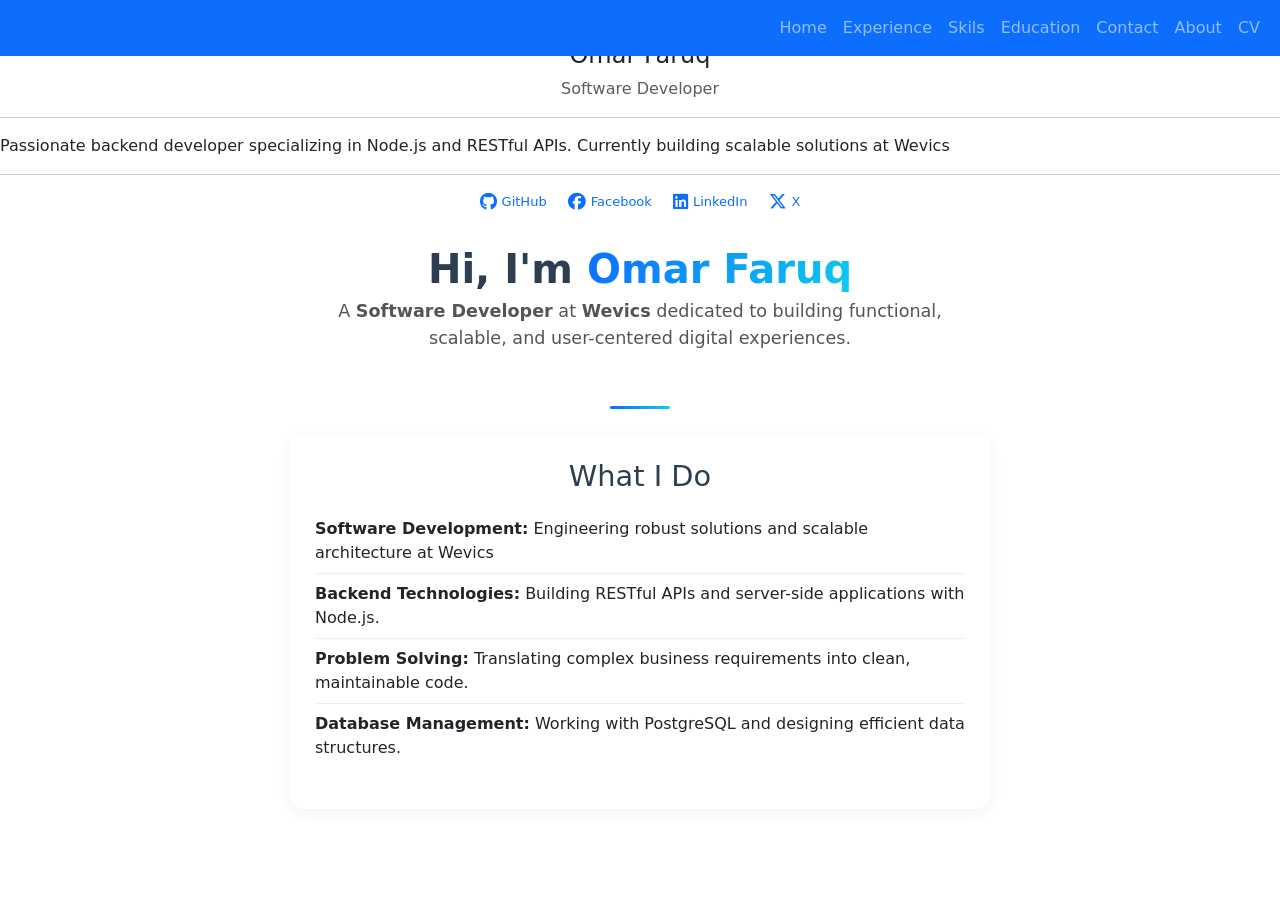
==== index.html @ d61831ea "xaccoutn" ====
<!DOCTYPE html>
<html lang="en">

<head>
    <meta charset="UTF-8">
    <meta name="viewport" content="width=device-width, initial-scale=1.0">
    <title>Omar Faruq - Portfolio</title>

    <!-- Bootstrap -->
    <link href="https://cdn.jsdelivr.net/npm/bootstrap@5.3.3/dist/css/bootstrap.min.css" rel="stylesheet">
    <!-- Font Awesome-->
    <link rel="stylesheet" href="https://cdnjs.cloudflare.com/ajax/libs/font-awesome/6.5.0/css/all.min.css">

    <!-- External CSS -->
    <link rel="stylesheet" href="css/style.css">
    <link rel="stylesheet" href="css/home.css">
</head>

<body>
    <!-- SIDEBAR -->
    <div class="sidebar">
        <img src="assets/images/profile.jpg" class="profile-img" alt="Omar Faruq">
        <h4 class="text-center mt-3">Omar Faruq</h4>
        <p class="text-center text-muted">Software Developer</p>
        <hr>
        <p class="sidebar-bio">Passionate backend developer specializing in Node.js and RESTful APIs. Currently building
            scalable solutions at Wevics</p>
        <hr>
        <div class="social-links text-center mt-3">
            <a href="https://github.com/OmarFaruq97" target="_blank" class="text-decoration-none mx-2">
                <i class="fab fa-github"></i> <small>GitHub</small>
            </a>
            <a href="https://facebook.com/omar.faruq.dev" target="_blank" class="text-decoration-none mx-2">
                <i class="fab fa-facebook"></i> <small>Facebook</small>
            </a>
            <a href="https://linkedin.com/in/omarfaruq-tech" target="_blank" class="text-decoration-none mx-2">
                <i class="fab fa-linkedin"></i> <small>LinkedIn</small>
            </a>
            <a href="https://x.com/OmarFaruq97" target="_blank" class="text-decoration-none mx-2">
                <i class="fab fa-x-twitter"></i> <small>X</small>
            </a>
        </div>
    </div>

    <!-- NAVBAR -->
    <nav class="navbar navbar-expand-lg navbar-dark bg-primary fixed-top">
        <div class="container-fluid">
            <button class="navbar-toggler" type="button" data-bs-toggle="collapse" data-bs-target="#navbarNav">
                <span class="navbar-toggler-icon"></span>
            </button>
            <div class="collapse navbar-collapse" id="navbarNav">
                <div class="navbar-nav ms-auto">
                    <!-- <span class="nav-link" onclick="loadPage('index')">Home</span> -->
                    <!-- <span class="nav-link" onclick="loadPage('home')">Home</span> -->
                    <a class="nav-link" href="index.html">Home</a>
                    <span class="nav-link" onclick="loadPage('experience')">Experience</span>
                    <span class="nav-link" onclick="loadPage('skill')">Skils</span>
                    <span class="nav-link" onclick="loadPage('education')">Education</span>
                    <span class="nav-link" onclick="loadPage('contact')">Contact</span>
                    <span class="nav-link" onclick="loadPage('about')">About</span>
                    <span class="nav-link" onclick="loadPage('cv')">CV</span>
                </div>
            </div>
        </div>
    </nav>

    <!-- CONTENT AREA -->
    <div id="contentArea" class="content">
        <!-- Home content will load here by default -->
        <section class="hero">
            <h1>Hi, I'm <span class="highlight">Omar Faruq</span></h1>
            <p class="tagline">
                A <strong>Software Developer</strong> at <strong>Wevics</strong> dedicated to building
                functional, scalable, and user-centered digital experiences.
            </p>
        </section>

        <hr class="section-divider">

        <section class="what-i-do">
            <h2>What I Do</h2>
            <ul>
                <li><strong>Software Development:</strong> Engineering robust solutions and scalable architecture at
                    Wevics</li>
                <li><strong>Backend Technologies:</strong> Building RESTful APIs and server-side applications with
                    Node.js.</li>
                <li><strong>Problem Solving:</strong> Translating complex business requirements into clean, maintainable
                    code.</li>
                <li><strong>Database Management:</strong> Working with PostgreSQL and designing efficient data
                    structures.
                </li>
            </ul>
        </section>
    </div>

    <!-- External JavaScript -->
    <script src="https://cdn.jsdelivr.net/npm/bootstrap@5.3.3/dist/js/bootstrap.bundle.min.js"></script>
    <script src="js/script.js"></script>
</body>

</html>
---- css/home.css ----
/* ============ HOME PAGE STYLES (COMPACT VERSION) ============ */
.hero {
  text-align: center;
  padding: 30px 15px;
  animation: fadeIn 1s ease;
}

.hero h1 {
  font-size: 2.5rem;
  margin-bottom: 5px;
  color: #2c3e50;
  font-weight: 700;
}

.highlight {
  color: #0d6efd;
  background: linear-gradient(120deg, #0d6efd 0%, #0dcaf0 100%);
  -webkit-background-clip: text;
  -webkit-text-fill-color: transparent;
  background-clip: text;
}

.tagline {
  font-size: 1.1rem;
  color: #555;
  max-width: 650px;
  margin: 0 auto;
  line-height: 1.5;
}

.section-divider {
  margin: 25px auto;
  width: 60px;
  height: 3px;
  background: linear-gradient(to right, #0d6efd, #0dcaf0);
  border: none;
  border-radius: 10px;
  opacity: 1;
}

/* ============ WHAT I DO SECTION ============ */
.what-i-do {
  background: white;
  padding: 25px;
  border-radius: 12px;
  box-shadow: 0 4px 15px rgba(0, 0, 0, 0.05);
  animation: slideUp 1s ease;
  max-width: 700px;
  margin: 0 auto;
}

.what-i-do h2 {
  color: #2c3e50;
  margin-bottom: 15px;
  text-align: center;
  font-size: 1.8rem;
}

.what-i-do ul {
  list-style-type: none;
  padding: 0;
}

.what-i-do li {
  padding: 8px 0;
  border-bottom: 1px solid #eee;
  font-size: 1rem;
  line-height: 1.5;
}

.what-i-do li:last-child {
  border-bottom: none;
}

/* ============ SOCIAL LINK STYLING ============ */
.social-links {
    margin-top: 15px;
}

.social-links a {
    color: #0d6efd;
    text-decoration: none;
    transition: all 0.3s ease;
    display: inline-flex;
    align-items: center;
    gap: 5px;
}

.social-links a:hover {
    color: #0dcaf0;
    transform: translateY(-3px);
}

.social-links i {
    font-size: 1.1rem;
}

.social-links small {
    font-size: 13px;
    font-weight: 500;
}

/* ============ RESPONSIVENESS ============ */
@media (max-width: 992px) {
    body {
        margin-left: 0 !important; 
    }
    .sidebar {
        display: none; 
    }
    nav.navbar {
        margin-left: 0 !important;
    }
    .hero h1 {
        font-size: 2.2rem; /* Mobile-er jonno ektu choto kora hoyeche */
    }
    .what-i-do {
        padding: 20px;
        margin: 0 10px;
    }
}

/* ============ ANIMATIONS ============ */
@keyframes fadeIn {
  from { opacity: 0; transform: translateY(20px); }
  to { opacity: 1; transform: translateY(0); }
}

@keyframes slideUp {
  from { opacity: 0; transform: translateY(40px); }
  to { opacity: 1; transform: translateY(0); }
}
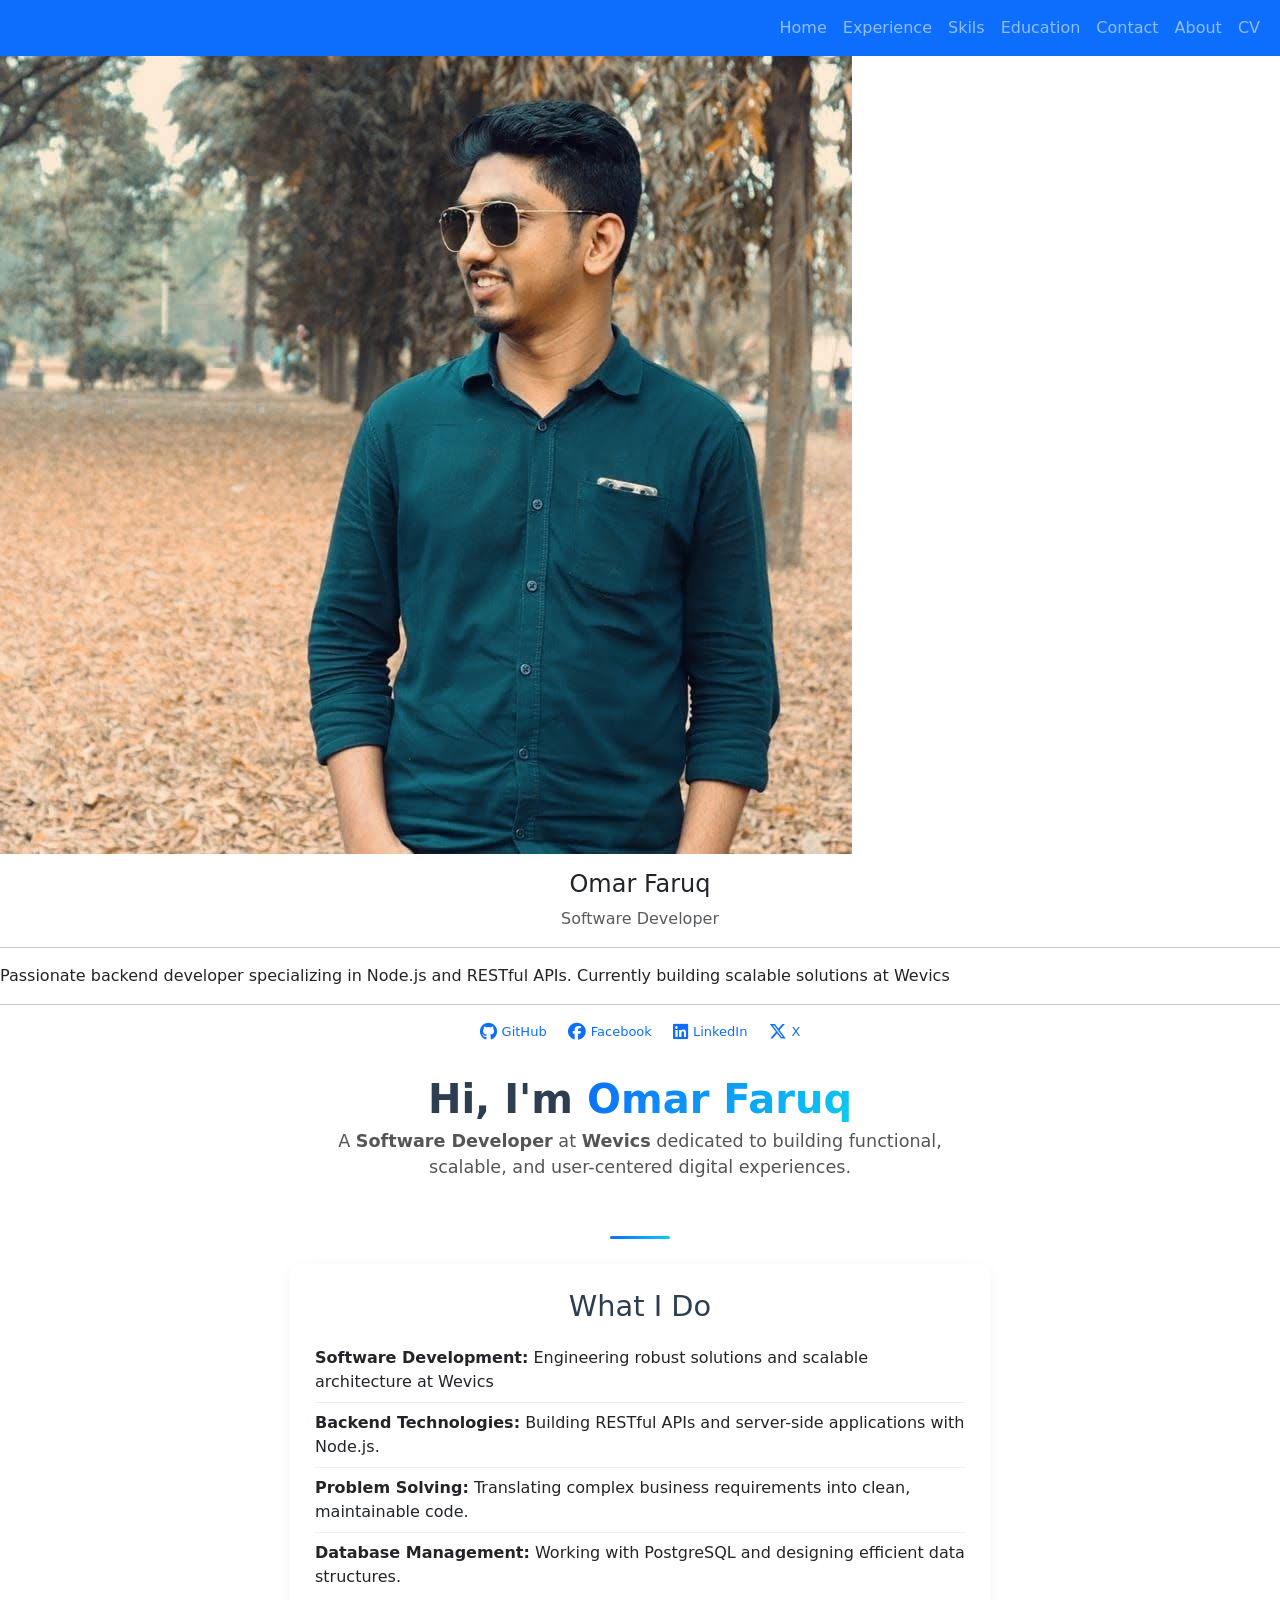
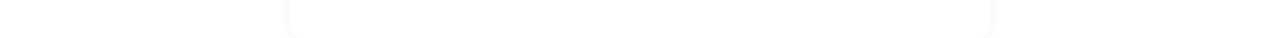
==== commit c56878a6: "v3" ====
(no text change in the page or its own stylesheets)
